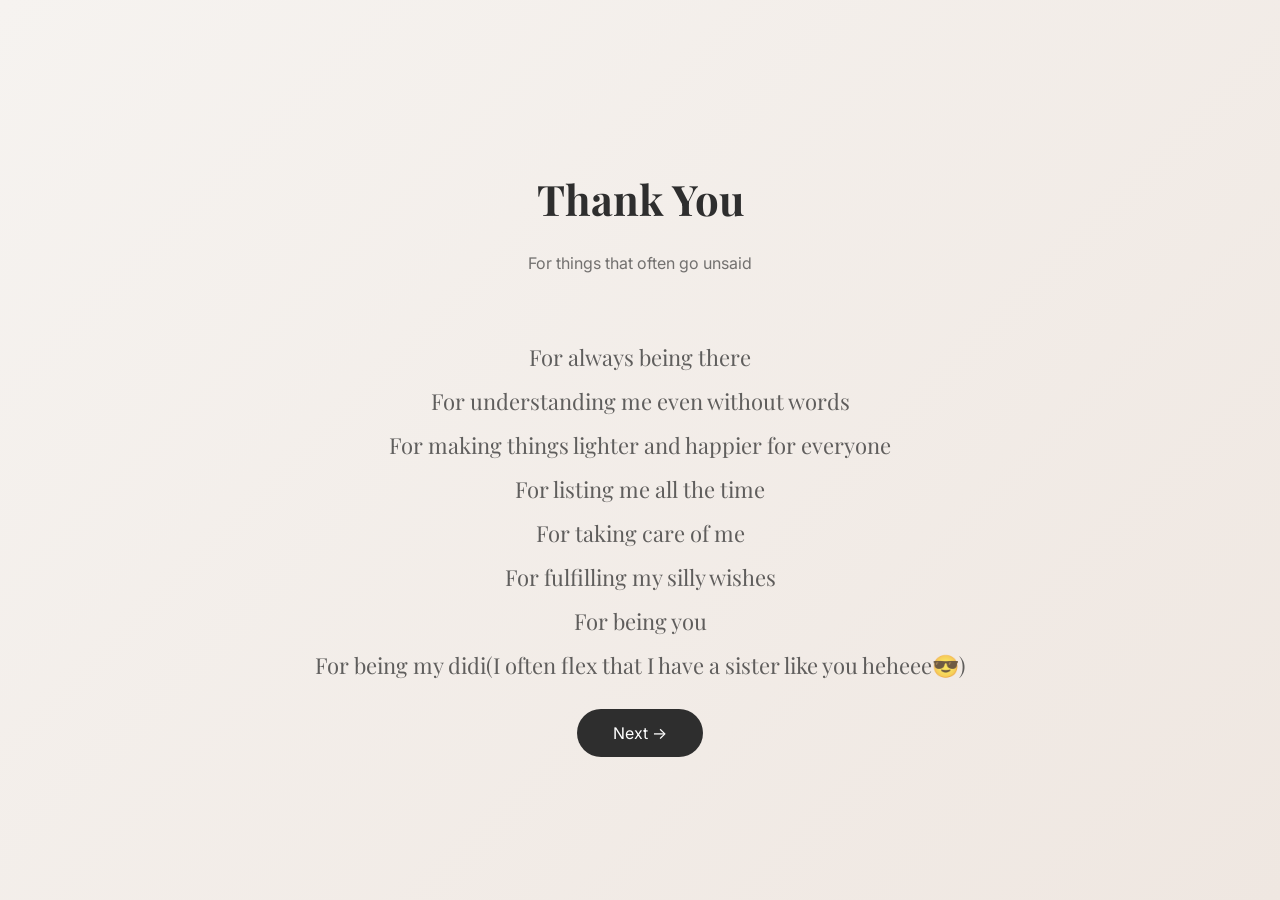
==== gratitude.html @ 0ff1dbc8 "added all the files" ====
<!DOCTYPE html>
<html lang="en">
<head>
  <meta charset="UTF-8">
  <title>Thank You</title>
  <meta name="viewport" content="width=device-width, initial-scale=1.0">

  <link rel="stylesheet" href="style.css">
</head>
<body>
<div class="balloons">
  <span></span>
  <span></span>
  <span></span>
  <span></span>
  <span></span>
</div>
<div class="page center">
  <h1>Thank You</h1>
  <p class="subtitle">For things that often go unsaid</p>

  <ul class="gratitude">
    <li>For always being there</li>
    <li>For understanding me even without words</li>
    <li>For making things lighter and happier for everyone</li>
    <li>For listing me all the time</li>
    <li>For taking care of me</li>
    <li>For fulfilling my silly wishes</li>
    <li>For being you</li>
    <li>For being my didi(I often flex that I have a sister like you heheee😎)</li>
  </ul>

  <a href="promise.html" class="btn">Next →</a>
</div>

</body>
</html>
---- style.css ----
@import url('https://fonts.googleapis.com/css2?family=Playfair+Display:wght@500&family=Inter:wght@400;500&display=swap');

/* ------------------ RESET ------------------ */
* {
  box-sizing: border-box;
}

body {
  margin: 0;
  font-family: 'Inter', sans-serif;
  background: linear-gradient(135deg, #f6f3f0, #efe7e1);
  color: #2e2e2e;
}

/* ------------------ PAGE LAYOUT ------------------ */
.page {
  min-height: 100vh;
  padding: 40px;
}

.center {
  display: flex;
  flex-direction: column;
  align-items: center;
  justify-content: center;
  text-align: center;
}

h1 {
  font-family: 'Playfair Display', serif;
  font-size: 42px;
  margin-bottom: 10px;
}

.subtitle {
  opacity: 0.65;
  margin-bottom: 40px;
}

/* ------------------ BUTTONS ------------------ */
.btn-group {
  display: flex;
  flex-direction: column;
  gap: 16px;
}

.btn {
  padding: 14px 36px;
  border-radius: 40px;
  background: #2e2e2e;
  color: white;
  text-decoration: none;
  text-align: center;
  font-size: 16px;
  transition: transform 0.3s ease, background 0.3s ease;
}

.btn:hover {
  transform: translateY(-2px);
}

.btn.outline {
  background: transparent;
  border: 1px solid #2e2e2e;
  color: #2e2e2e;
}

.btn.small {
  margin-top: 50px;
  font-size: 14px;
  padding: 10px 24px;
}

/* ------------------ MUSIC BUTTON ------------------ */
.music-btn {
  position: fixed;
  top: 20px;
  right: 20px;
  width: 44px;
  height: 44px;
  border-radius: 50%;
  background: rgba(0,0,0,0.05);
  border: none;
  font-size: 18px;
  cursor: pointer;
  backdrop-filter: blur(6px);
}

/* ------------------ CAKE (FINAL, FIXED) ------------------ */
.cake {
  position: relative;
  width: 300px;               /* KEY FIX */
  margin: 40px auto;
  display: flex;
  flex-direction: column;
  align-items: center;
}

/* Plate */
.cake::after {
  content: "";
  width: 320px;
  height: 20px;
  background: #e5dfda;
  border-radius: 50%;
  margin-top: 18px;
}

/* Cake layers */
.cake-bottom {
  width: 280px;
  height: 90px;
  background: #d2a679;
  border-radius: 30px;
  box-shadow: inset 0 -8px 0 rgba(0,0,0,0.05);
}

.cake-middle {
  width: 240px;
  height: 80px;
  background: #e6bfa3;
  margin-top: -12px;
  border-radius: 30px;
  box-shadow: inset 0 -6px 0 rgba(0,0,0,0.04);
}

.cake-top {
  width: 200px;
  height: 70px;
  background: #f3d3bf;
  margin-top: -12px;
  border-radius: 30px;
  position: relative;
  box-shadow: inset 0 -4px 0 rgba(0,0,0,0.04);
}

/* Cream drip */
.cake-top::after {
  content: "";
  position: absolute;
  top: 48px;
  left: 10px;
  width: 180px;
  height: 18px;
  background: #f7e6da;
  border-radius: 0 0 20px 20px;
}

/* ------------------ CANDLES ------------------ */
.candles {
  position: absolute;
  top: -50px;
  left: 50%;
  transform: translateX(-50%);
  display: flex;
  gap: 22px;
}

.candle {
  width: 12px;
  height: 46px;
  background: linear-gradient(#ffffff, #eaeaea);
  border-radius: 6px;
  position: relative;
}

/* Flame */
.flame {
  width: 12px;
  height: 16px;
  background: radial-gradient(circle, #ffd166, #ff9f1c);
  border-radius: 50%;
  position: absolute;
  top: -16px;
  animation: flicker 0.18s infinite alternate;
}

@keyframes flicker {
  from {
    transform: scale(1);
    opacity: 1;
  }
  to {
    transform: scale(0.85);
    opacity: 0.8;
  }
}

.flame.off {
  display: none;
}

/* Smoke */
.smoke {
  width: 8px;
  height: 8px;
  background: rgba(180,180,180,0.6);
  border-radius: 50%;
  position: absolute;
  top: -18px;
  animation: rise 1.6s forwards;
}

@keyframes rise {
  to {
    transform: translateY(-35px);
    opacity: 0;
  }
}

/* ------------------ LETTER PAGE ------------------ */
.letter {
  max-width: 700px;
  margin: auto;
}

textarea {
  width: 100%;
  height: 300px;
  padding: 20px;
  font-family: 'Playfair Display', serif;
  font-size: 18px;
  border-radius: 12px;
  border: 1px solid #ccc;
  background: #faf7f4;
  resize: none;
}

/* ------------------ MEMORIES ------------------ */
.memory-list {
  list-style: none;
  padding: 0;
  font-family: 'Playfair Display', serif;
  font-size: 22px;
  line-height: 2;
  opacity: 0.7;
}
/* ------------------ BALLOONS ------------------ */
.balloons {
  position: fixed;
  inset: 0;
  pointer-events: none;
  overflow: hidden;
  z-index: -1;
}

.balloons span {
  position: absolute;
  bottom: -120px;
  width: 60px;
  height: 80px;
  border-radius: 50% 50% 45% 45%;
  opacity: 0.25;
  animation: floatUp 18s linear infinite;
}

/* Soft pastel colors */
.balloons span:nth-child(1) {
  left: 10%;
  background: #dfa185;
  animation-duration: 22s;
}

.balloons span:nth-child(2) {
  left: 30%;
  background: #dfa185;
  animation-duration: 18s;
}

.balloons span:nth-child(3) {
  left: 50%;
  background: #dfa185;
  animation-duration: 25s;
}

.balloons span:nth-child(4) {
  left: 70%;
  background: #dfa185;
  animation-duration: 20s;
}

.balloons span:nth-child(5) {
  left: 85%;
  background: #dfa185;
  animation-duration: 23s;
}

/* Balloon string */
.balloons span::after {
  content: "";
  position: absolute;
  left: 50%;
  top: 80px;
  width: 1px;
  height: 40px;
  background: rgba(0,0,0,0.08);
  transform: translateX(-50%);
}

/* Floating animation */
@keyframes floatUp {
  from {
    transform: translateY(0);
  }
  to {
    transform: translateY(-120vh);
  }
}
/* Timeline */
.timeline,
.gratitude {
  list-style: none;
  padding: 0;
  font-family: 'Playfair Display', serif;
  font-size: 22px;
  line-height: 2;
  opacity: 0.75;
}

/* Qualities */
.qualities {
  display: flex;
  flex-wrap: wrap;
  gap: 16px;
  justify-content: center;
  max-width: 500px;
}

.qualities span {
  padding: 10px 20px;
  border-radius: 30px;
  background: rgba(0,0,0,0.05);
  font-family: 'Playfair Display', serif;
}

/* Promise */
.promise-text {
  font-family: 'Playfair Display', serif;
  font-size: 24px;
  line-height: 1.8;
  opacity: 0.8;
}
.secret-link {
  margin-top: 80px;
  font-size: 12px;
  opacity: 0.3;
  text-decoration: none;
  color: inherit;
}
.secret-link:hover {
  opacity: 0.6;
}
/* Letter page special styling */
.letter {
  max-width: 720px;
  margin: auto;
}

.handwritten {
  font-family: 'Playfair Display', serif;
  font-size: 22px;
  line-height: 1.8;
  opacity: 0.85;
  margin-top: 30px;
}
.handwritten {
  animation: fadeIn 2s ease forwards;
}

@keyframes fadeIn {
  from { opacity: 0; }
  to { opacity: 0.85; }
}
/* Secret page */
.secret h1 {
  font-size: 34px;
  opacity: 0.9;
}

.secret-text {
  font-family: 'Playfair Display', serif;
  font-size: 22px;
  line-height: 1.8;
  max-width: 520px;
  margin-top: 30px;
  opacity: 0.8;
}

.secret-sign {
  margin-top: 40px;
  font-size: 14px;
  opacity: 0.5;
  letter-spacing: 0.5px;
}
/* ---------- EXTRA LARGE SCREENS ---------- */
@media (min-width: 1441px) {
  .page {
    max-width: 1200px;
    margin: auto;
  }

  h1 {
    font-size: 48px;
  }

  .subtitle {
    font-size: 18px;
  }
}

/* ---------- LAPTOPS ---------- */
@media (max-width: 1440px) {
  h1 {
    font-size: 42px;
  }
}

/* ---------- TABLETS ---------- */
@media (max-width: 1024px) {
  .page {
    padding: 32px;
  }

  h1 {
    font-size: 36px;
  }

  .subtitle {
    font-size: 16px;
  }

  .cake {
    transform: scale(0.9);
  }
}

/* ---------- LARGE PHONES ---------- */
@media (max-width: 768px) {
  .page {
    padding: 24px;
  }

  h1 {
    font-size: 32px;
  }

  .subtitle {
    font-size: 15px;
  }

  .btn {
    width: 100%;
    padding: 14px 0;
    font-size: 15px;
  }

  .btn-group {
    width: 100%;
  }

  .cake {
    transform: scale(0.85);
  }

  .handwritten {
    font-size: 19px;
    line-height: 1.7;
  }

  .timeline,
  .memory-list,
  .gratitude {
    font-size: 18px;
  }

  .balloons span {
    width: 45px;
    height: 60px;
    opacity: 0.18;
  }
}

/* ---------- SMALL PHONES ---------- */
@media (max-width: 480px) {
  h1 {
    font-size: 28px;
  }

  .subtitle {
    font-size: 14px;
  }

  .cake {
    transform: scale(0.78);
  }

  .handwritten {
    font-size: 18px;
  }

  .qualities span {
    font-size: 13px;
    padding: 7px 14px;
  }

  .music-btn {
    width: 38px;
    height: 38px;
  }
}

/* ---------- VERY SMALL DEVICES ---------- */
@media (max-width: 360px) {
  h1 {
    font-size: 26px;
  }

  .cake {
    transform: scale(0.72);
  }

  .btn {
    font-size: 14px;
  }
}
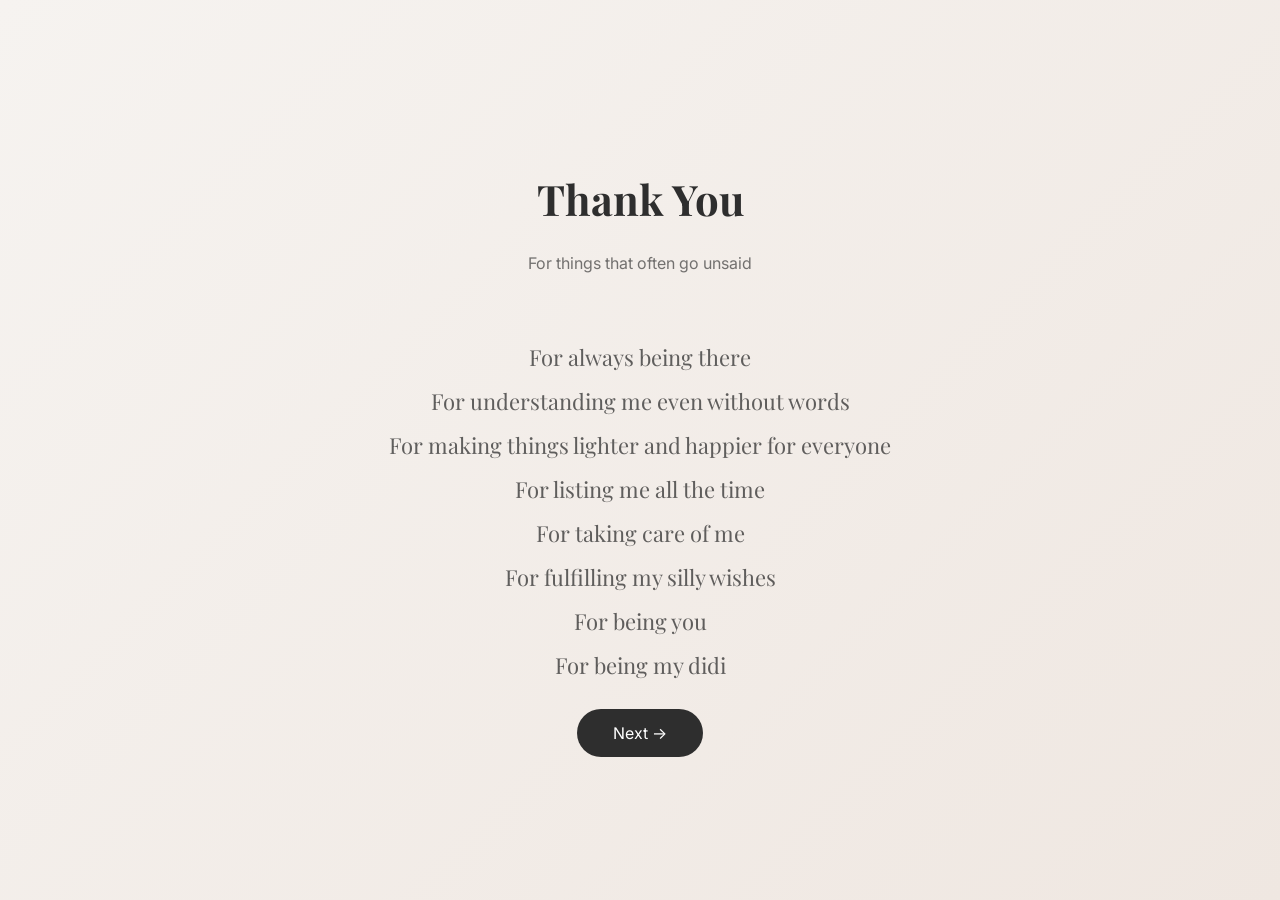
==== commit 2fef29a7: "Fix HTML formatting and content structure" ====
--- a/gratitude.html
+++ b/gratitude.html
@@ -27,7 +27,7 @@
     <li>For taking care of me</li>
     <li>For fulfilling my silly wishes</li>
     <li>For being you</li>
-    <li>For being my didi(I often flex that I have a sister like you heheee😎)</li>
+    <li>For being my didi</li>
   </ul>
 
   <a href="promise.html" class="btn">Next →</a>
